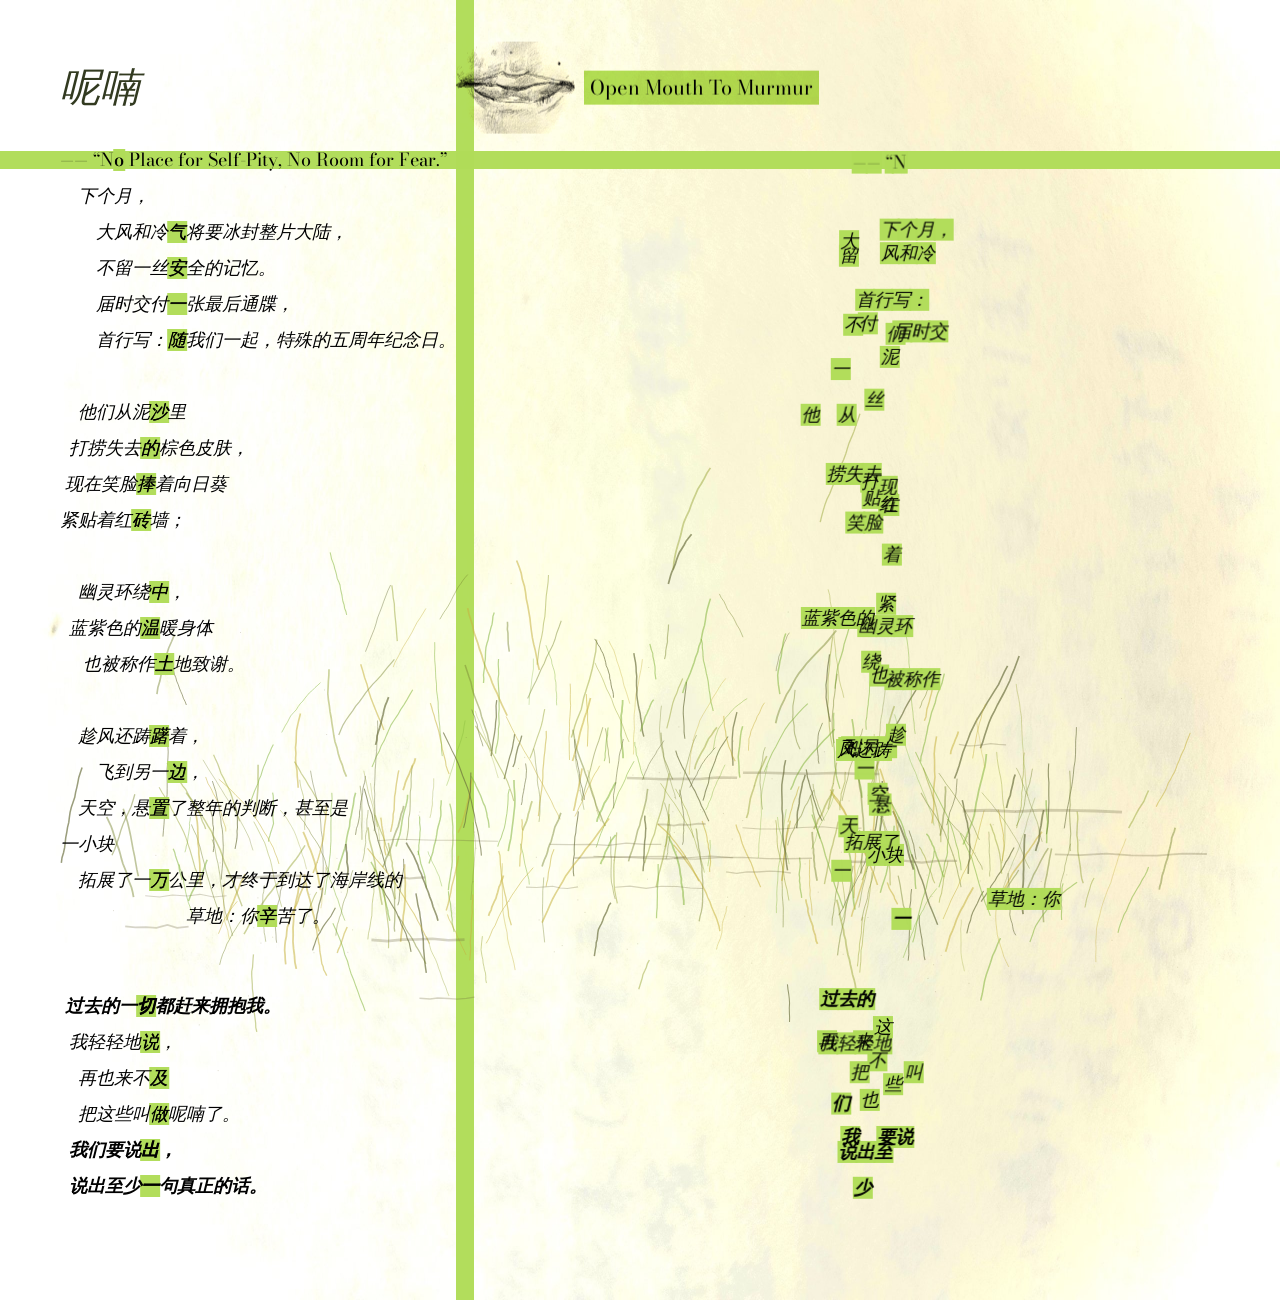
==== mypoem/murmur/index.html @ 37af5337 "v0.0.9" ====
<!DOCTYPE html>
<html lang="zh-CN">

<head>
  <meta charset="UTF-8">
  <meta name="viewport" content="width=device-width, initial-scale=1">
  <title>Murmur</title>
  <link rel="preconnect" href="https://fonts.googleapis.com">
  <link rel="preconnect" href="https://fonts.gstatic.com" crossorigin>
  <link rel="stylesheet" href="https://fonts.googleapis.com/css2?family=Bodoni+Moda:wght@400&amp;display=swap">
  <link rel="stylesheet" href="style.css?v=20261102-green-fragments">
</head>
<body>

  <h1><span class="poem-title"> 呢喃</span></h1>
  <div class="poem-sound" data-audio-state="muted">
    <button type="button" aria-pressed="false" aria-label="播放声音" title="播放声音" aria-describedby="poem-sound-label">
      <img class="sound-muted" src="sound-muted.jpg" alt="" width="1019" height="788" draggable="false">
      <img class="sound-playing" src="sound-playing.jpg" alt="" width="977" height="755" draggable="false">
    </button>
    <span class="poem-sound-label" id="poem-sound-label">
      <span class="sound-label-muted">Open Mouth To Murmur</span>
    </span>
  </div>
  <p><span class="poem-quote">—— “No Place for Self-Pity, No Room for Fear.”</span>
    下个月，
        大风和冷气将要冰封整片大陆，
        不留一丝安全的记忆。
        届时交付一张最后通牒，
        首行写：随我们一起，特殊的五周年纪念日。

    他们从泥沙里
  打捞失去的棕色皮肤，
 现在笑脸捧着向日葵
紧贴着红砖墙；

    幽灵环绕中，
  蓝紫色的温暖身体
     也被称作土地致谢。

    趁风还踌躇着，
        飞到另一边，
    天空，悬置了整年的判断，甚至是
一小块
    拓展了一万公里，才终于到达了海岸线的
                            草地：你辛苦了。
<p class="ending"> <span class="emphasis">过去的一切都赶来拥抱我。</span>
  我轻轻地说，
    再也来不及
    把这些叫做呢喃了。
  <span class="emphasis">我们要说出，
  说出至少一句真正的话。</span>
</p>
  <div class="poem-effects" aria-hidden="true"></div>
  <script src="script.js?v=20261102-green-fragments" defer></script>
  <script src="grass.js?v=20261102-page-bounds" defer></script>
  <script src="score.js" defer></script>
  <script src="visual-input.js" defer></script>
  <script src="strings.js" defer></script>
  <script src="interaction.js" defer></script>
  <script src="sound.js?v=20261102-page-bounds" defer></script>
</body>

</html>
---- mypoem/murmur/style.css ----
/* 整张背景随整页的宽、高拉伸，包含页面四周和滚动区域。 */
html {
  position: relative;
  min-height: 100vh;
  background-color: #fffef2;
  background-image: url("background.jpg");
  background-repeat: no-repeat;
  background-position: center;
  background-size: 100% 100%;
}

body {
  background-color: transparent;
  color: black;
  margin: 60px;
}

h1 {
  /*position: absolute;*/

  font-family: Georgia, serif;
  font-size: 40px;
  font-style: italic;
  font-weight: normal;
  color: rgb(50, 58, 32);


}

p {
  font-family: Georgia, serif;
  font-size: 18px;
  line-height: 2;
  font-style: italic;
  white-space: pre-wrap;
  width: fit-content;

}


.emphasis {
  font-weight: bold;
  font-weight: 700;
}




/* 原诗保持在文档中；移动副本单独绘制，不改变原有排版。 */
:root {
  --round-interval: 250ms;
  --tab-size: 4;
}

.poem-line {
  display: block;
  min-height: 2em;
  white-space: pre;
}

.poem-character {
  display: inline-block;
  white-space: pre;
}

/* 装饰图层不参与页面高度，超出背景边界的部分不产生额外滚动区域。 */
.poem-effects {
  position: absolute;
  inset: 0;
  overflow: clip;
  pointer-events: none;
}

.poem-copy-backgrounds, .poem-copies {
  position: absolute;
  top: 0;
  left: 0;
  width: 100%;
  pointer-events: none;
  overflow: clip;
}

.poem-copy-background {
  position: absolute;
  background-color: #b1dd59f9;
  pointer-events: none;
  will-change: transform;
}

.poem-copy {
  position: absolute;
  white-space: pre;
  margin: 0;
  will-change: transform;
}

@media (max-width: 700px) {
  body { margin: 24px; }
}

/* 阅读提示竖条：默认 42 BPM，4/4 拍，一次扫描为一小节。 */
:root {
  --reader-duration: 5.714285714s;
}
.poem-reader {
  position: absolute;
  top: 0;
  left: var(--reader-start, 0px);
  width: calc(var(--reader-travel, 0px) + var(--reader-width, 18px));
  min-height: 100vh;
  overflow: clip;
  pointer-events: none;
  z-index: 0;
}
.poem-reader::before {
  content: "";
  position: absolute;
  top: 0;
  bottom: 0;
  left: 0;
  width: var(--reader-width, 18px);
  background-color: #b1dd59f9;
  animation: poem-reader-scan var(--reader-duration) linear infinite;
  will-change: transform;
}
@keyframes poem-reader-scan {
  from { transform: translateX(0); }
  to { transform: translateX(var(--reader-travel, 0px)); }
}

/* 底层顺序：阅读条 → 草地 → 绿色底块 → 原诗 → 文字副本。 */
/* 保持 body 与 html 背景处于同一混合上下文，让嘴唇叠到底图上。 */
.grass-field { position: absolute; pointer-events: none; z-index: 1; }
.poem-copy-backgrounds { z-index: 2; }
body > p, body > h1 { position: relative; z-index: 3; }
.poem-copies { z-index: 4; }
.poem-sound {
  position: absolute;
  top: 0;
  left: 0;
  width: max-content;
  transform: translateY(-50%);
  display: flex;
  align-items: center;
  gap: 8px;
  z-index: 10;
  background: transparent;
  mix-blend-mode: multiply;
  isolation: auto;
}
/* 在外层统一正片叠底，让嘴唇穿过内部旋转图层与页面底图混合。 */
.poem-sound button, .poem-sound img { mix-blend-mode: normal; }
/* 声音提示与英文引句共用 Bodoni Moda 衬线字体。 */
.poem-sound-label, .poem-quote {
  font-family: "Bodoni Moda", Georgia, serif;
  font-optical-sizing: auto;
  font-style: normal;
}
.poem-sound-label {
  padding: 3px 6px;
  background-color: #b1dd59f9;
  color: #000;
  font-size: 20px;
  font-weight: normal;
  font-style: normal;
  line-height: 1.4;
  white-space: nowrap;
  display: inline-block;
  transform-origin: center;
  animation: murmur-label-sway 2.5s linear infinite alternate;
}
/* 参考长方形的往返旋转：绿底与文字作为一个整体运动。 */
@keyframes murmur-label-sway {
  from { transform: translateY(0) rotate(-10deg); }
  to { transform: translateY(2px) rotate(10deg); }
}

/* 播放时收起整块提示，关闭声音后重新显示。 */
.poem-sound button[aria-pressed="true"] + .poem-sound-label { display: none; }
.poem-sound button {
  display: block;
  position: relative;
  width: min(120px, calc(100vw - 32px));
  aspect-ratio: 1.294 / 1;
  padding: 0;
  border: 0;
  border-radius: 3px;
  background: transparent;
  cursor: pointer;
  -webkit-tap-highlight-color: transparent;
  transform-origin: center;
  animation: murmur-mouth-sway 11.6s ease-in-out infinite;
}
/* 独立于提示字的节拍：左右交替，大小摆幅与每次转向的时长不同。 */
@keyframes murmur-mouth-sway {
  0%, 100% { transform: rotate(-8deg); }
  17% { transform: rotate(20deg); }
  34% { transform: rotate(-5deg); }
  49% { transform: rotate(12deg); }
  72% { transform: rotate(-22deg); }
  88% { transform: rotate(6deg); }
}
/* 去色、淡暖纸色与稍强对比，保留铅笔颗粒，模拟旧扫描稿。 */
.poem-sound img {
  position: absolute;
  inset: 0;
  width: 100%;
  height: 100%;
  object-fit: contain;
  filter: grayscale(1) sepia(.18) contrast(1.14) brightness(1.04);
  pointer-events: none;
  user-select: none;
}
/* 关闭时闭嘴并摆动；开启时停止旋转，改为两张嘴唇交替出现。 */
.poem-sound .sound-playing { visibility: hidden; }
.poem-sound button[aria-pressed="true"],
.poem-sound button[aria-pressed="true"] + .poem-sound-label {
  animation: none;
  transform: none;
}
.poem-sound button[aria-pressed="true"] .sound-playing {
  animation: murmur-mouth-open .7s steps(1, end) infinite;
}
.poem-sound button[aria-pressed="true"] .sound-muted {
  animation: murmur-mouth-closed .7s steps(1, end) infinite;
}
@keyframes murmur-mouth-open {
  0%, 100% { visibility: visible; }
  50% { visibility: hidden; }
}
@keyframes murmur-mouth-closed {
  0%, 100% { visibility: hidden; }
  50% { visibility: visible; }
}
.poem-sound button:focus-visible { outline: 2px solid #323a20; outline-offset: 4px; }
.poem-sound button:disabled { cursor: wait; }

/* 水平条与垂直扫描条交叉的窗口，就是当前的读谱区域。 */
.poem-row-reader {
  position: absolute;
  left: 0;
  width: 100%;
  height: 18px;
  background-color: #b1dd59f9;
  pointer-events: none;
  z-index: 0;
}
.poem-row-reader[hidden] { display: none; }

@media (max-width: 520px) {
  .poem-sound { gap: 6px; }
  .poem-sound button { width: 72px; }
  .poem-sound-label { font-size: 14px; padding: 3px 4px; }
}
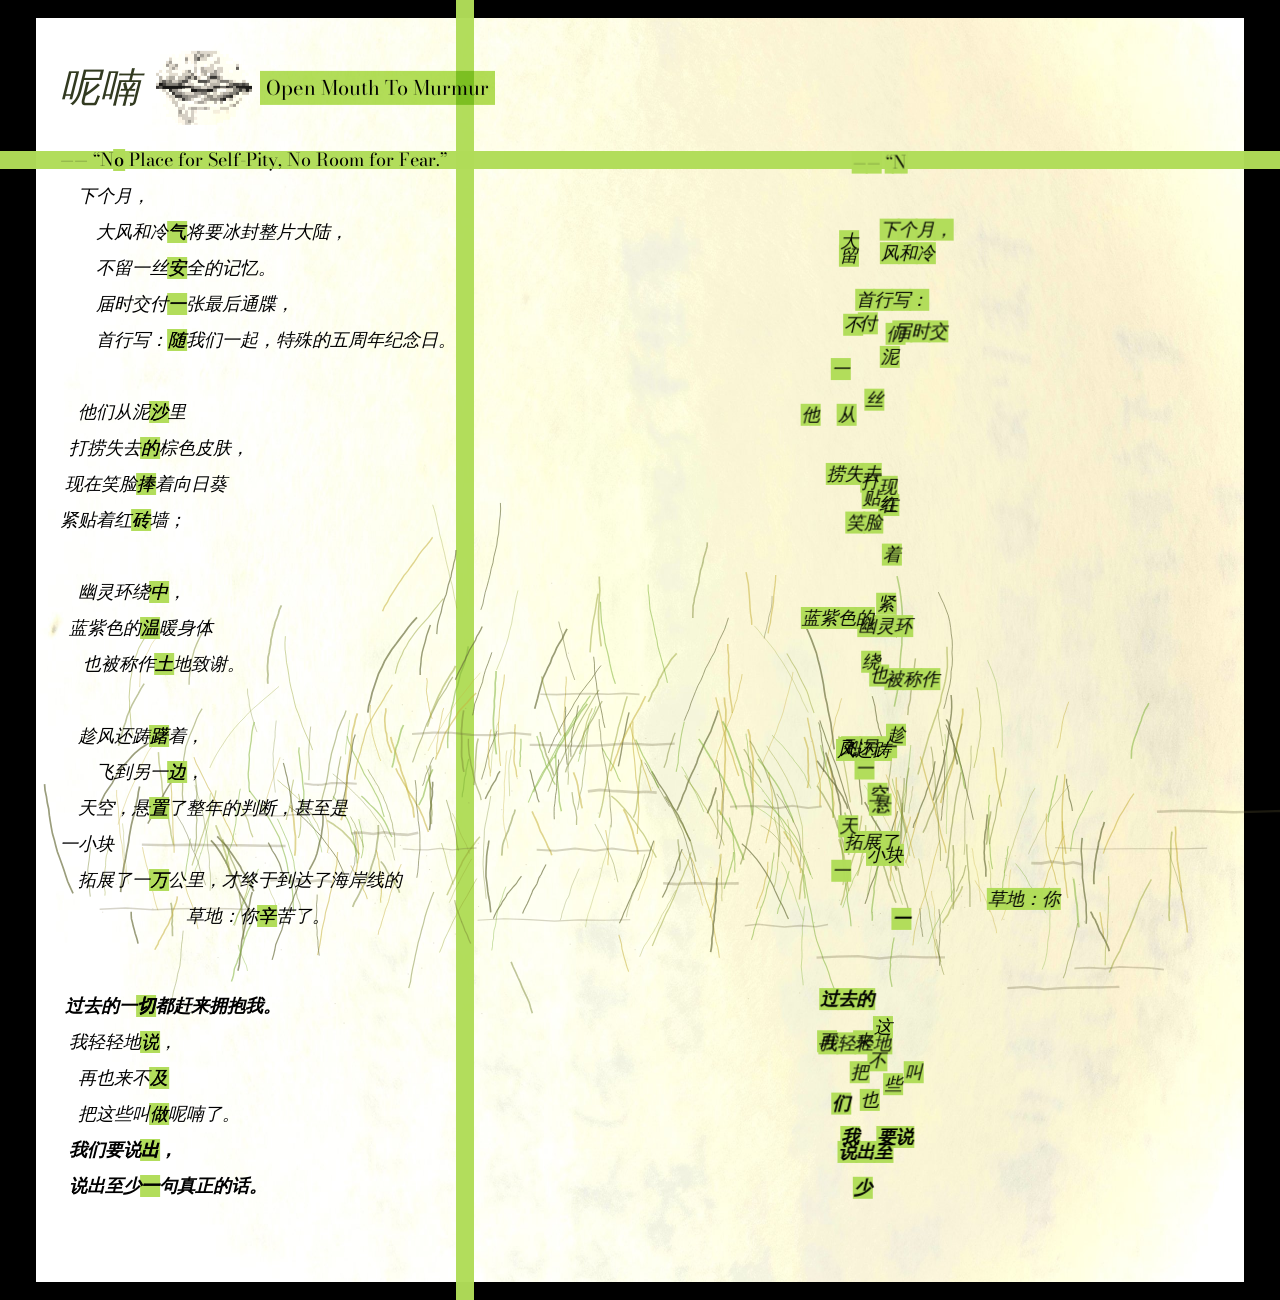
==== commit 3c3313a6: "v0.0.10" ====
--- a/mypoem/murmur/index.html
+++ b/mypoem/murmur/index.html
@@ -9,15 +9,15 @@
   <link rel="preconnect" href="https://fonts.googleapis.com">
   <link rel="preconnect" href="https://fonts.gstatic.com" crossorigin>
   <link rel="stylesheet" href="https://fonts.googleapis.com/css2?family=Bodoni+Moda:wght@400&amp;display=swap">
-  <link rel="stylesheet" href="style.css?v=20261102-green-fragments">
+  <link rel="stylesheet" href="style.css?v=20261102-black-frame">
 </head>
 <body>
 
   <h1><span class="poem-title"> 呢喃</span></h1>
   <div class="poem-sound" data-audio-state="muted">
     <button type="button" aria-pressed="false" aria-label="播放声音" title="播放声音" aria-describedby="poem-sound-label">
-      <img class="sound-muted" src="sound-muted.jpg" alt="" width="1019" height="788" draggable="false">
-      <img class="sound-playing" src="sound-playing.jpg" alt="" width="977" height="755" draggable="false">
+      <img class="sound-muted" src="sound-muted-pixel-coarse.png" alt="" width="1426" height="1103" draggable="false">
+      <img class="sound-playing" src="sound-playing-pixel-coarse.png" alt="" width="1426" height="1103" draggable="false">
     </button>
     <span class="poem-sound-label" id="poem-sound-label">
       <span class="sound-label-muted">Open Mouth To Murmur</span>
@@ -53,13 +53,13 @@
   说出至少一句真正的话。</span>
 </p>
   <div class="poem-effects" aria-hidden="true"></div>
-  <script src="script.js?v=20261102-green-fragments" defer></script>
+  <script src="script.js?v=20261102-restored-black" defer></script>
   <script src="grass.js?v=20261102-page-bounds" defer></script>
-  <script src="score.js" defer></script>
+  <script src="score.js?v=20261102-restored-black" defer></script>
   <script src="visual-input.js" defer></script>
-  <script src="strings.js" defer></script>
+  <script src="strings.js?v=20261102-restored-black" defer></script>
   <script src="interaction.js" defer></script>
-  <script src="sound.js?v=20261102-page-bounds" defer></script>
+  <script src="sound.js?v=20261102-scan-audio-sync" defer></script>
 </body>
 
 </html>
--- a/mypoem/murmur/style.css
+++ b/mypoem/murmur/style.css
@@ -9,6 +9,21 @@
   background-size: 100% 100%;
 }
 
+/* 四周黑框：左右各两个正文字宽（36px），上下各一个正文字厚（18px）。 */
+html::before {
+  content: "";
+  position: absolute;
+  inset: 0;
+  box-sizing: border-box;
+  font-size: 18px;
+  border-style: solid;
+  border-color: #000;
+  border-width: 1em 2em;
+  pointer-events: none;
+  z-index: 0;
+}
+
+
 body {
   background-color: transparent;
   color: black;
@@ -180,7 +195,7 @@
 .poem-sound button {
   display: block;
   position: relative;
-  width: min(120px, calc(100vw - 32px));
+  width: min(96px, calc(100vw - 32px));
   aspect-ratio: 1.294 / 1;
   padding: 0;
   border: 0;
@@ -188,6 +203,8 @@
   background: transparent;
   cursor: pointer;
   -webkit-tap-highlight-color: transparent;
+  touch-action: manipulation;
+  user-select: none;
   transform-origin: center;
   animation: murmur-mouth-sway 11.6s ease-in-out infinite;
 }
@@ -207,6 +224,7 @@
   width: 100%;
   height: 100%;
   object-fit: contain;
+  image-rendering: pixelated;
   filter: grayscale(1) sepia(.18) contrast(1.14) brightness(1.04);
   pointer-events: none;
   user-select: none;
@@ -249,6 +267,6 @@
 
 @media (max-width: 520px) {
   .poem-sound { gap: 6px; }
-  .poem-sound button { width: 72px; }
+  .poem-sound button { width: 64px; }
   .poem-sound-label { font-size: 14px; padding: 3px 4px; }
 }
